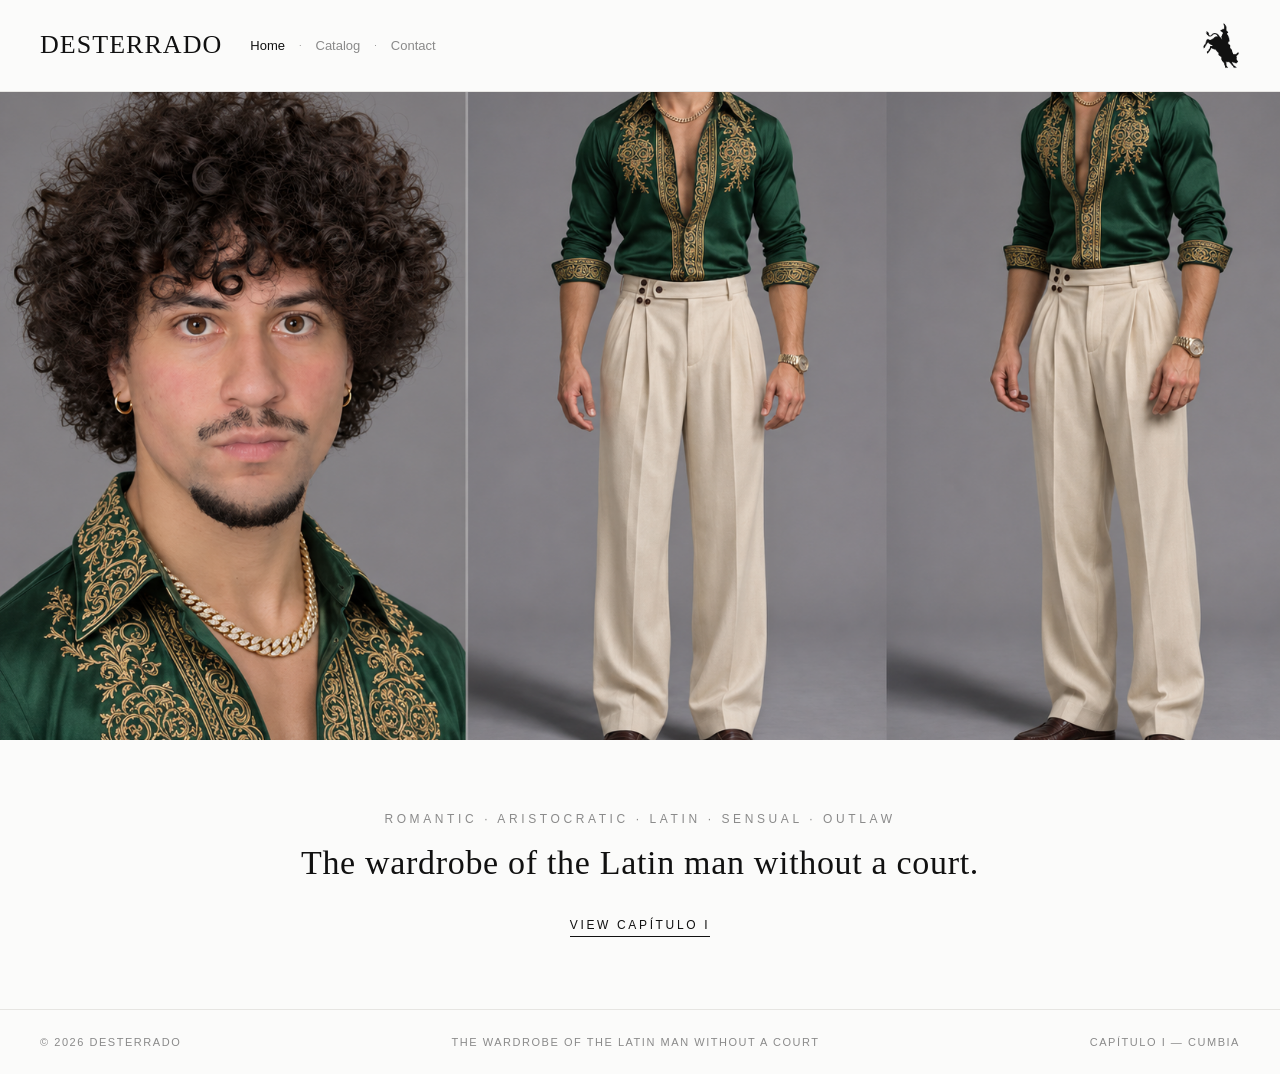
==== index.html @ 640e07be "Desterrado storefront - Capitulo I" ====
<!DOCTYPE html>
<html lang="en">
<head>
  <meta charset="UTF-8">
  <meta name="viewport" content="width=device-width, initial-scale=1.0">
  <title>DESTERRADO</title>
  <link rel="icon" href="assets/logo-bull.png">
  <link rel="stylesheet" href="styles.css">
</head>
<body>

  <header>
    <a class="wordmark" href="index.html">DESTERRADO</a>
    <nav>
      <a href="index.html" aria-current="page">Home</a><span class="dot">·</span>
      <a href="catalog.html">Catalog</a><span class="dot">·</span>
      <a href="contact.html">Contact</a>
    </nav>
    <a class="mark" href="index.html" aria-label="Desterrado">
      <img src="assets/logo-bull.png" alt="Desterrado">
    </a>
  </header>

  <main>
    <section class="hero">
      <img src="assets/Emerald Silk Triptych Character Sheet (1).png" alt="Desterrado — Capítulo I">
    </section>

    <section class="manifesto">
      <p class="five">ROMANTIC · ARISTOCRATIC · LATIN · SENSUAL · OUTLAW</p>
      <h1>The wardrobe of the Latin man without a court.</h1>
      <a class="cta" href="catalog.html">VIEW CAPÍTULO I</a>
    </section>
  </main>

  <footer>
    <span>© 2026 DESTERRADO</span>
    <span>THE WARDROBE OF THE LATIN MAN WITHOUT A COURT</span>
    <span>CAPÍTULO I — CUMBIA</span>
  </footer>

</body>
</html>
---- styles.css ----
/* DESTERRADO — storefront */
:root {
  --bg: #fbfbfa;
  --tile: #f4f3f0;
  --ink: #111111;
  --muted: #8a8a8a;
  --line: #e6e5e2;
  --accent: #8e1f2c;
  --serif: "Didot", "Bodoni MT", "Playfair Display", "Times New Roman", serif;
  --sans: "Helvetica Neue", Helvetica, Arial, system-ui, sans-serif;
}

* { margin: 0; padding: 0; box-sizing: border-box; }

body {
  background: var(--bg);
  color: var(--ink);
  font-family: var(--sans);
  font-size: 14px;
  -webkit-font-smoothing: antialiased;
}

a { color: inherit; text-decoration: none; }

/* ---------- header ---------- */
header {
  display: flex;
  align-items: center;
  gap: 28px;
  padding: 22px 40px;
  border-bottom: 1px solid var(--line);
  position: sticky;
  top: 0;
  background: rgba(251, 251, 250, 0.96);
  backdrop-filter: blur(4px);
  z-index: 10;
}

.wordmark {
  font-family: var(--serif);
  font-size: 26px;
  letter-spacing: 0.04em;
  font-weight: 500;
}

nav {
  display: flex;
  align-items: center;
  gap: 14px;
  font-size: 13px;
  color: var(--muted);
}

nav .dot { font-size: 9px; line-height: 1; }

nav a:hover { color: var(--ink); }
nav a[aria-current="page"] { color: var(--ink); }

.mark {
  margin-left: auto;
  display: flex;
  align-items: center;
}

.mark img { width: 38px; height: auto; display: block; transition: opacity 0.25s ease; }
.mark:hover img { opacity: 0.65; }

/* ---------- catalog ---------- */
.collection-title {
  text-align: center;
  font-size: 22px;
  font-weight: 400;
  letter-spacing: 0.28em;
  color: #4a4a4a;
  padding: 56px 20px 40px;
}

.toolbar {
  display: flex;
  align-items: center;
  padding: 0 40px 18px;
  font-size: 13px;
  color: var(--muted);
}

.toolbar .filters { display: flex; gap: 18px; }
.toolbar .right { margin-left: auto; display: flex; align-items: center; gap: 18px; }

details.filter { position: relative; }
details.filter summary {
  list-style: none;
  cursor: pointer;
  display: flex;
  align-items: center;
  gap: 6px;
  color: var(--muted);
}
details.filter summary::-webkit-details-marker { display: none; }
details.filter summary::after { content: "⌄"; font-size: 11px; }
details.filter[open] summary::after { content: "⌃"; }
details.filter summary:hover { color: var(--ink); }

details.filter .menu {
  position: absolute;
  top: 26px;
  left: 0;
  background: #fff;
  border: 1px solid var(--line);
  padding: 8px 0;
  min-width: 160px;
  box-shadow: 0 6px 18px rgba(0,0,0,0.06);
  z-index: 5;
}

details.filter .menu label {
  display: block;
  padding: 7px 16px;
  cursor: pointer;
  color: #444;
}
details.filter .menu label:hover { background: #f5f5f3; }
details.filter .menu input { display: none; }
details.filter .menu label.checked { color: var(--ink); font-weight: 500; }

.view-toggle { display: flex; gap: 10px; }
.view-toggle button {
  background: none;
  border: none;
  cursor: pointer;
  color: var(--muted);
  padding: 2px;
  display: flex;
}
.view-toggle button.active, .view-toggle button:hover { color: var(--ink); }
.view-toggle svg { width: 16px; height: 16px; }

/* ---------- grid ---------- */
.grid {
  display: grid;
  grid-template-columns: repeat(4, 1fr);
  gap: 26px;
  padding: 0 40px 70px;
}

.product { position: relative; }

.tile {
  position: relative;
  background: var(--tile);
  aspect-ratio: 1 / 1;
  overflow: hidden;
  display: block;
}

.tile img {
  width: 100%;
  height: 100%;
  object-fit: cover;
  transition: transform 0.4s ease;
}

.product:hover .tile img { transform: scale(1.03); }

.soldout-tag {
  position: absolute;
  top: 12px;
  left: 12px;
  font-size: 10px;
  letter-spacing: 0.18em;
  color: #6d6d6d;
  background: rgba(251, 251, 250, 0.85);
  padding: 4px 8px;
}

.meta {
  display: flex;
  justify-content: space-between;
  align-items: baseline;
  padding: 10px 2px 0;
  font-size: 13px;
}

.meta .name { letter-spacing: 0.02em; }
.meta .price { color: var(--muted); }

.product.sold-out .meta .name::after {
  content: "SOLD OUT";
  display: block;
  font-size: 10px;
  letter-spacing: 0.16em;
  color: var(--muted);
  margin-top: 3px;
}

/* list view */
.grid.list { grid-template-columns: 1fr; gap: 0; }
.grid.list .product {
  display: flex;
  align-items: center;
  border-bottom: 1px solid var(--line);
  padding: 12px 0;
}
.grid.list .tile { width: 88px; aspect-ratio: 1; flex: none; }
.grid.list .meta {
  flex: 1;
  padding: 0 24px;
  display: block;
}
.grid.list .soldout-tag { display: none; }
.grid.list .product.sold-out .meta .name::after { display: block; }

.empty {
  grid-column: 1 / -1;
  text-align: center;
  color: var(--muted);
  padding: 60px 0;
}

/* ---------- home ---------- */
.hero {
  padding: 0;
}
.hero img {
  width: 100%;
  height: 72vh;
  object-fit: cover;
  display: block;
  filter: saturate(0.92);
}

.manifesto {
  text-align: center;
  padding: 72px 24px;
}

.manifesto .five {
  font-size: 12px;
  letter-spacing: 0.3em;
  color: var(--muted);
  margin-bottom: 18px;
}

.manifesto h1 {
  font-family: var(--serif);
  font-weight: 400;
  font-size: clamp(22px, 3.4vw, 34px);
  letter-spacing: 0.02em;
  max-width: 720px;
  margin: 0 auto 34px;
}

.cta {
  display: inline-block;
  font-size: 12px;
  letter-spacing: 0.22em;
  border-bottom: 1px solid var(--ink);
  padding-bottom: 4px;
}
.cta:hover { color: var(--accent); border-color: var(--accent); }

/* ---------- contact ---------- */
.contact {
  max-width: 480px;
  margin: 0 auto;
  padding: 90px 24px;
  text-align: center;
}

.contact h1 {
  font-family: var(--serif);
  font-weight: 400;
  font-size: 26px;
  letter-spacing: 0.06em;
  margin-bottom: 14px;
}

.contact p { color: var(--muted); line-height: 1.7; margin-bottom: 28px; }

.contact a.line {
  display: block;
  font-size: 14px;
  letter-spacing: 0.08em;
  margin-bottom: 12px;
  color: var(--ink);
}
.contact a.line:hover { color: var(--accent); }

/* ---------- footer ---------- */
footer {
  border-top: 1px solid var(--line);
  padding: 26px 40px;
  display: flex;
  justify-content: space-between;
  font-size: 11px;
  letter-spacing: 0.14em;
  color: var(--muted);
}

/* ---------- responsive ---------- */
@media (max-width: 1024px) { .grid { grid-template-columns: repeat(3, 1fr); } }
@media (max-width: 760px) {
  header { padding: 16px 20px; gap: 16px; }
  .wordmark { font-size: 20px; }
  .grid { grid-template-columns: repeat(2, 1fr); gap: 14px; padding: 0 20px 50px; }
  .toolbar { padding: 0 20px 14px; flex-wrap: wrap; }
  footer { padding: 20px; flex-direction: column; gap: 8px; }
}
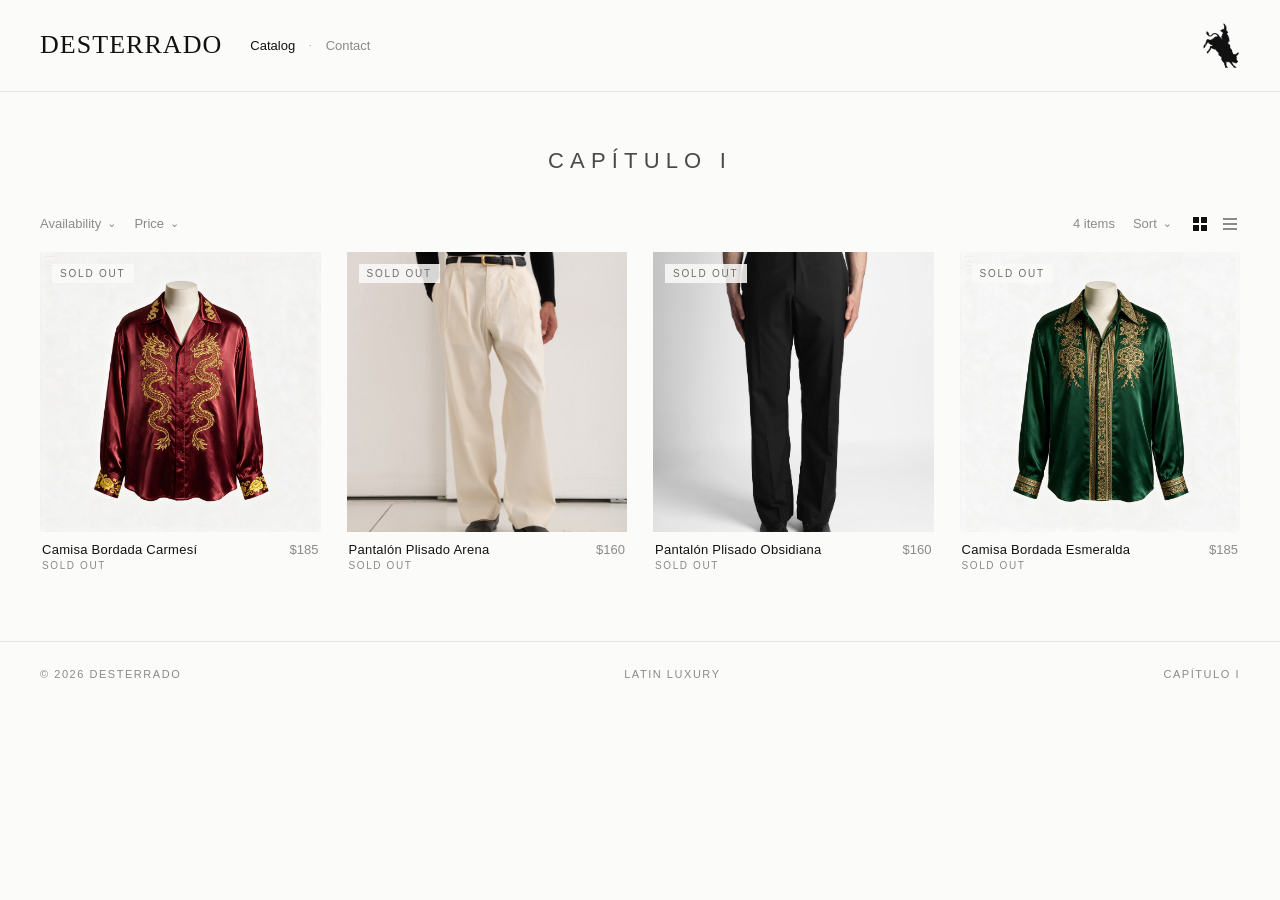
==== commit 621d3285: "Catalog as home, Latin Luxury tagline, trim footer" ====
--- a/index.html
+++ b/index.html
@@ -3,7 +3,7 @@
 <head>
   <meta charset="UTF-8">
   <meta name="viewport" content="width=device-width, initial-scale=1.0">
-  <title>DESTERRADO</title>
+  <title>CAPÍTULO I — DESTERRADO</title>
   <link rel="icon" href="assets/logo-bull.png">
   <link rel="stylesheet" href="styles.css">
 </head>
@@ -12,8 +12,7 @@
   <header>
     <a class="wordmark" href="index.html">DESTERRADO</a>
     <nav>
-      <a href="index.html" aria-current="page">Home</a><span class="dot">·</span>
-      <a href="catalog.html">Catalog</a><span class="dot">·</span>
+      <a href="index.html" aria-current="page">Catalog</a><span class="dot">·</span>
       <a href="contact.html">Contact</a>
     </nav>
     <a class="mark" href="index.html" aria-label="Desterrado">
@@ -22,22 +21,82 @@
   </header>
 
   <main>
-    <section class="hero">
-      <img src="assets/Emerald Silk Triptych Character Sheet (1).png" alt="Desterrado — Capítulo I">
-    </section>
+    <h1 class="collection-title">CAPÍTULO I</h1>
 
-    <section class="manifesto">
-      <p class="five">ROMANTIC · ARISTOCRATIC · LATIN · SENSUAL · OUTLAW</p>
-      <h1>The wardrobe of the Latin man without a court.</h1>
-      <a class="cta" href="catalog.html">VIEW CAPÍTULO I</a>
+    <div class="toolbar">
+      <div class="filters">
+        <details class="filter" id="f-availability">
+          <summary>Availability</summary>
+          <div class="menu" data-filter="availability">
+            <label class="checked"><input type="radio" name="availability" value="all" checked>All</label>
+            <label><input type="radio" name="availability" value="available">Available</label>
+            <label><input type="radio" name="availability" value="soldout">Sold out</label>
+          </div>
+        </details>
+        <details class="filter" id="f-price">
+          <summary>Price</summary>
+          <div class="menu" data-filter="price">
+            <label class="checked"><input type="radio" name="price" value="all" checked>All</label>
+            <label><input type="radio" name="price" value="under200">Under $200</label>
+            <label><input type="radio" name="price" value="200to300">$200 – $300</label>
+            <label><input type="radio" name="price" value="over300">$300+</label>
+          </div>
+        </details>
+      </div>
+
+      <div class="right">
+        <span id="count">4 items</span>
+        <details class="filter" id="f-sort">
+          <summary>Sort</summary>
+          <div class="menu" data-filter="sort">
+            <label class="checked"><input type="radio" name="sort" value="featured" checked>Featured</label>
+            <label><input type="radio" name="sort" value="az">Alphabetical, A–Z</label>
+            <label><input type="radio" name="sort" value="price-asc">Price, low to high</label>
+            <label><input type="radio" name="sort" value="price-desc">Price, high to low</label>
+          </div>
+        </details>
+        <div class="view-toggle">
+          <button id="view-grid" class="active" aria-label="Grid view">
+            <svg viewBox="0 0 16 16" fill="currentColor"><rect x="1" y="1" width="6" height="6"/><rect x="9" y="1" width="6" height="6"/><rect x="1" y="9" width="6" height="6"/><rect x="9" y="9" width="6" height="6"/></svg>
+          </button>
+          <button id="view-list" aria-label="List view">
+            <svg viewBox="0 0 16 16" fill="currentColor"><rect x="1" y="2" width="14" height="2"/><rect x="1" y="7" width="14" height="2"/><rect x="1" y="12" width="14" height="2"/></svg>
+          </button>
+        </div>
+      </div>
+    </div>
+
+    <section class="grid" id="grid">
+
+      <a class="product sold-out" href="#" data-name="camisa bordada carmesí" data-price="185">
+        <span class="tile"><img src="assets/products/shirt-carmesi.jpg" alt="Camisa bordada carmesí"><span class="soldout-tag">SOLD OUT</span></span>
+        <span class="meta"><span class="name">Camisa Bordada Carmesí</span><span class="price">$185</span></span>
+      </a>
+
+      <a class="product sold-out" href="#" data-name="pantalón plisado arena" data-price="160">
+        <span class="tile"><img src="assets/products/trousers-arena.jpg" alt="Pantalón plisado arena"><span class="soldout-tag">SOLD OUT</span></span>
+        <span class="meta"><span class="name">Pantalón Plisado Arena</span><span class="price">$160</span></span>
+      </a>
+
+      <a class="product sold-out" href="#" data-name="pantalón plisado obsidiana" data-price="160">
+        <span class="tile"><img src="assets/products/trousers-obsidiana.jpg" alt="Pantalón plisado obsidiana"><span class="soldout-tag">SOLD OUT</span></span>
+        <span class="meta"><span class="name">Pantalón Plisado Obsidiana</span><span class="price">$160</span></span>
+      </a>
+
+      <a class="product sold-out" href="#" data-name="camisa bordada esmeralda" data-price="185">
+        <span class="tile"><img src="assets/products/shirt-esmeralda.jpg" alt="Camisa bordada esmeralda"><span class="soldout-tag">SOLD OUT</span></span>
+        <span class="meta"><span class="name">Camisa Bordada Esmeralda</span><span class="price">$185</span></span>
+      </a>
+
     </section>
   </main>
 
   <footer>
     <span>© 2026 DESTERRADO</span>
-    <span>THE WARDROBE OF THE LATIN MAN WITHOUT A COURT</span>
-    <span>CAPÍTULO I — CUMBIA</span>
+    <span>LATIN LUXURY</span>
+    <span>CAPÍTULO I</span>
   </footer>
 
+  <script src="script.js"></script>
 </body>
 </html>
